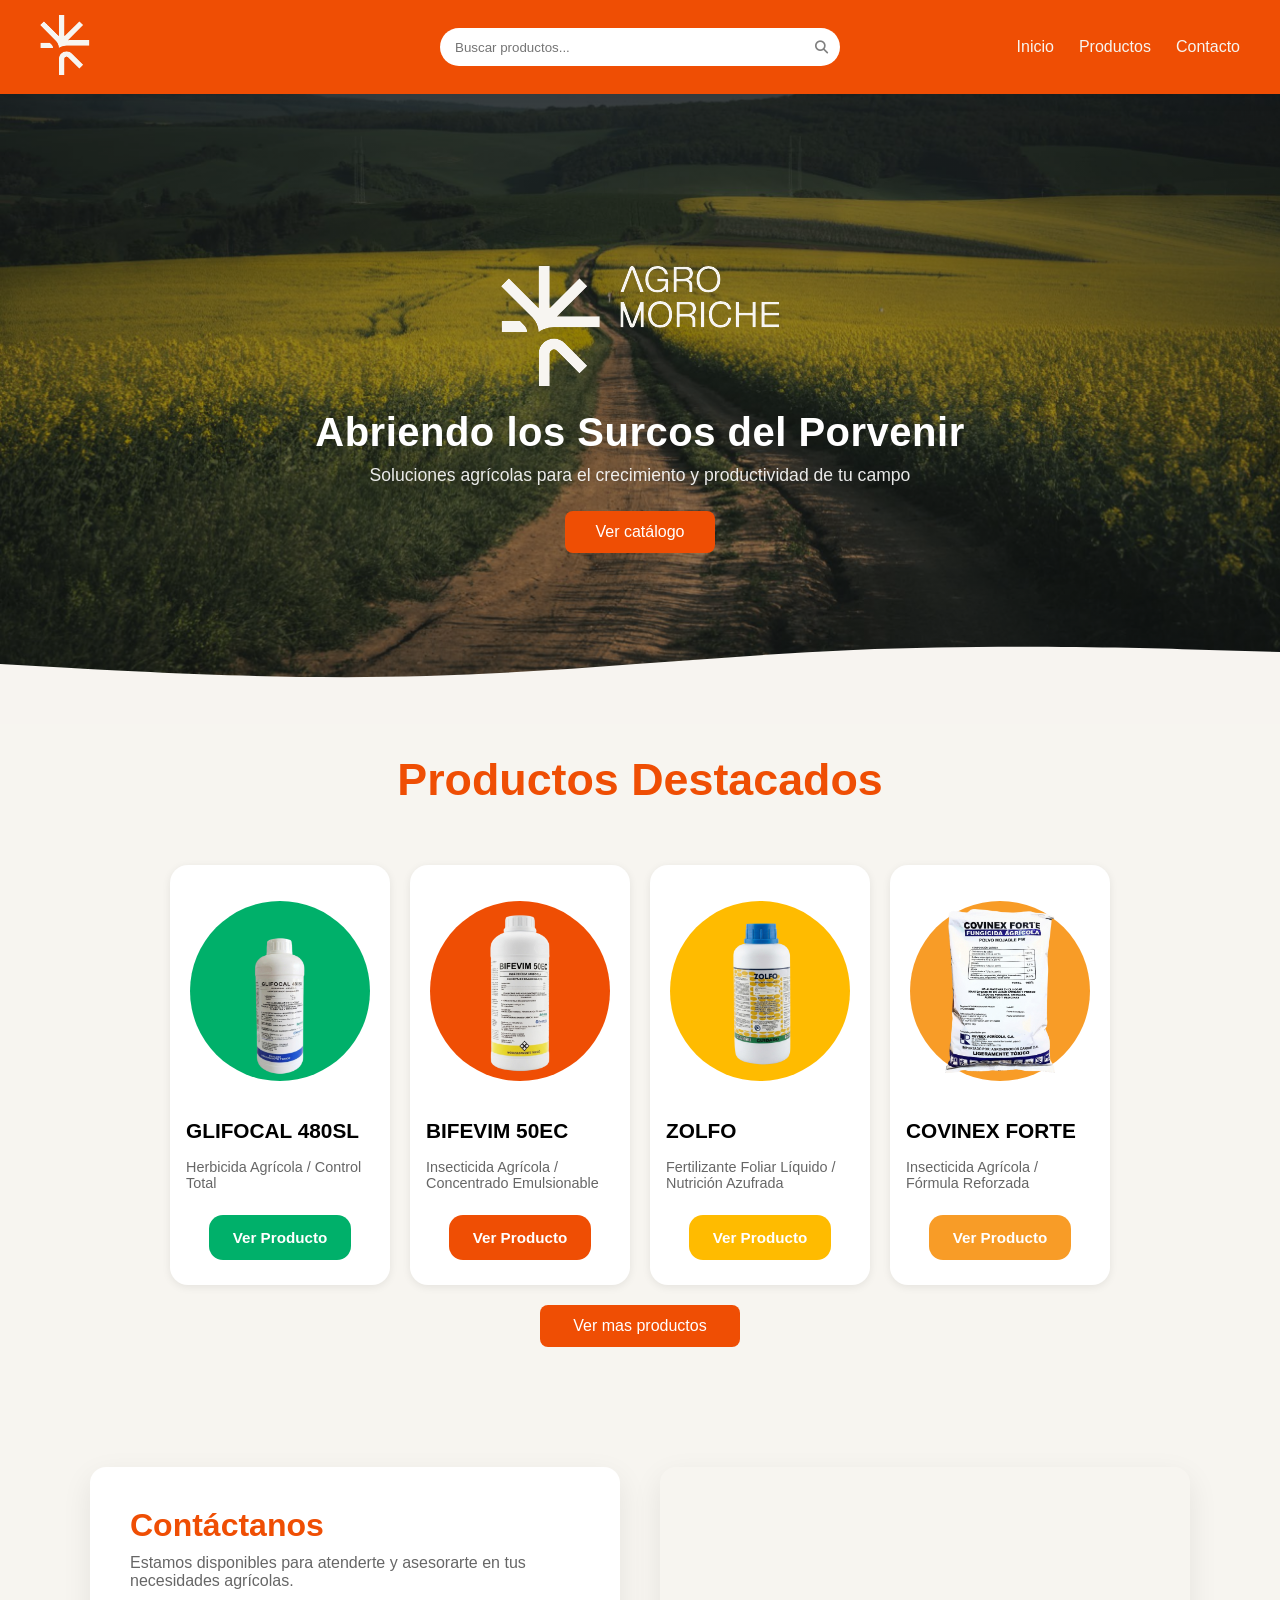
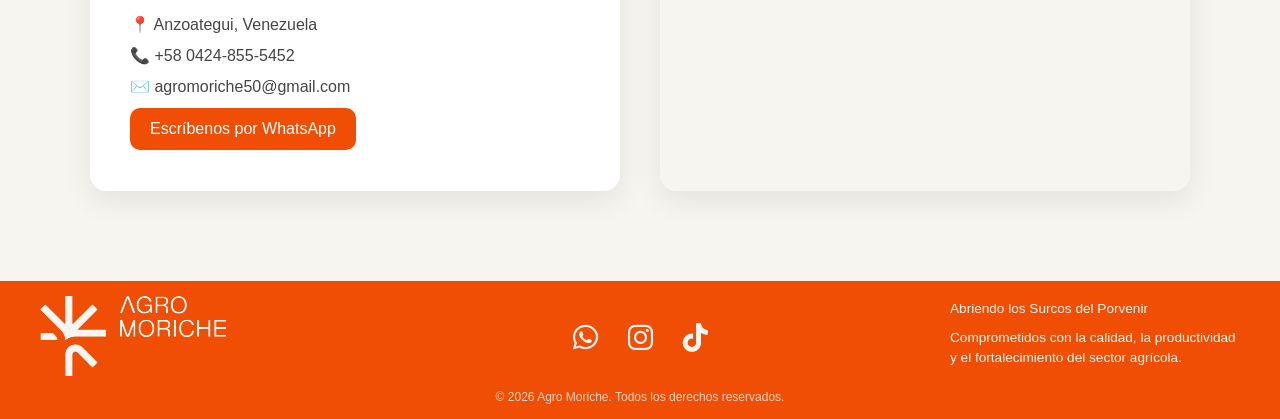
==== Agro Moriche/index.html @ 23ce2185 "Add files via upload" ====
<!DOCTYPE html>
<html lang="es">

<head>
    <meta charset="UTF-8">
    <meta name="viewport" content="width=device-width, initial-scale=1.0">
    <link rel="stylesheet" href="https://cdnjs.cloudflare.com/ajax/libs/font-awesome/6.5.1/css/all.min.css">
    <link rel="stylesheet" href="css/main.css">
    <title>Agro Moriche</title>
</head>

<body>
    <header>
        <div class="header-container">

            <div class="left">
                <img src="assets/branding/Imagenotipo-AgroMariche.svg" class="logo">
            </div>

            <div class="center">
                <div class="search">
                    <input type="text" id="search" placeholder="Buscar productos...">
                    <button>
                        <i class="fa-solid fa-magnifying-glass"></i>
                    </button>
                </div>

                <p class="no-results" style="display:none;">
                    No se encontraron productos
                </p>
            </div>

            <div class="right">
                <nav>
                    <a href="#">Inicio</a>
                    <a href="pages/catalogo.html">Productos</a>
                    <a href="#contacto">Contacto</a>
                </nav>
            </div>

        </div>
    </header>

    <section class="hero">
        <div class="hero-content">
            <img src="assets/branding/Logo-AgroMariche.svg" alt="Agro Mariche Logo" class="hero-logo">

            <h2>Abriendo los Surcos del Porvenir</h2>

            <p>
                Soluciones agrícolas para el crecimiento y productividad de tu campo
            </p>

            <a href="pages/catalogo.html" class="hero-btn">Ver catálogo</a>
        </div>

        <div class="hero-wave">
            <svg viewBox="0 0 1440 320" preserveAspectRatio="none">
                <path fill="#F7F4F0"
                    d="M0,160L80,170.7C160,181,320,203,480,192C640,181,800,139,960,122.7C1120,107,1280,117,1360,122.7L1440,128L1440,320L0,320Z">
                </path>
            </svg>
        </div>
    </section>

    <section id="productos" class="products">
        <h2>Productos Destacados</h2>

        <div class="product-container">

            <!-- HERBICIDA 1-->
            <div class="cards">
                <div class="img-producto">
                    <div class="circle herbicidas"></div>
                    <img src="assets/images/glifocal.png" alt="fertilizante">
                </div>
                <div class="card-content">
                    <h3>GLIFOCAL 480SL</h3>
                    <h4>Herbicida Agrícola / Control Total</h4>
                    <button class="btnVerMas herbicidas" onclick="abrirModal(this)">
                        Ver Producto
                    </button>
                </div>
                <!-- CONTENIDO MODAL -->
                <div class="modal-content">
                    <div class="modal-description">
                        <p>
                            <strong>Descripción:</strong>

                            Herbicida sistémico no selectivo de alta eficacia,
                            diseñado para el control post-emergente de una amplia
                            variedad de malezas gramíneas y de hoja ancha.
                        </p>
                    </div>
                    <div class="modal-benefits">
                        <h3>Beneficios clave</h3>
                        <ul>
                            <li>Acción sistémica completa.</li>

                            <li>Ideal para preparación de suelos.</li>

                            <li>Elimina la maleza desde la raíz.</li>

                            <li>Mayor rendimiento del cultivo.</li>
                        </ul>
                    </div>

                    <div class="modal-extra">
                        <span>Uso agrícola</span>
                    </div>
                </div>
            </div>

            <!-- INSECTICIDAS 1-->
            <div class="cards">
                <div class="img-producto">
                    <div class="circle insecticidas"></div>
                    <img src="assets/images/bifevim.png" alt="bifevim">
                </div>
                <div class="card-content">
                    <h3>BIFEVIM 50EC</h3>
                    <h4>Insecticida Agrícola / Concentrado Emulsionable</h4>
                    <button class="btnVerMas insecticidas" onclick="abrirModal(this)">
                        Ver Producto
                    </button>
                </div>
                <!-- CONTENIDO MODAL -->
                <div class="modal-content">
                    <div class="modal-description">
                        <p>
                            <strong>Descripción:</strong>
                            Insecticida de amplio espectro y acción rápida, formulado como concentrado emulsionable (EC)
                            para garantizar una máxima cobertura y adherencia en el cultivo. Ofrece un control inmediato
                            por contacto e ingestión contra las plagas más agresivas que afectan el rendimiento de las
                            siembras.
                        </p>
                    </div>
                    <div class="modal-benefits">
                        <h3>Beneficios clave</h3>
                        <ul>
                            <li>Poder de derribo inmediato: Acción rápida contra insectos chupadores y minadores.</li>

                            <li>Protección prolongada: Mantiene el cultivo protegido por más tiempo, reduciendo las
                                aplicaciones constantes.</li>

                            <li>Control eficaz de: Mosca Blanca, Áfidos, Trips y Minador de la Hoja.</li>
                        </ul>
                    </div>

                    <div class="modal-extra">
                        <span>Categoría toxicológica: Moderadamente Tóxico (Banda Amarilla).</span>
                    </div>
                </div>
            </div>

            <!--FERTILIZANTES FOLIARES 1-->
            <div class="cards">
                <div class="img-producto">
                    <div class="circle fertilizante"></div>
                    <img src="assets/images/zolfo.png" alt="zolfo">
                </div>
                <div class="card-content">
                    <h3>ZOLFO</h3>
                    <h4>Fertilizante Foliar Líquido / Nutrición Azufrada</h4>
                    <button class="btnVerMas fertilizante" onclick="abrirModal(this)">
                        Ver Producto
                    </button>
                </div>
                <!-- CONTENIDO MODAL -->
                <div class="modal-content">
                    <div class="modal-description">
                        <p>
                            <strong>Descripción:</strong>
                            Fertilizante foliar líquido concentrado, diseñado para aportar azufre de alta asimilación
                            directamente a las hojas del cultivo. Su fórmula balanceada corrige deficiencias
                            nutricionales críticas, estimulando la síntesis de proteínas y mejorando el metabolismo
                            general de la planta para un desarrollo más fuerte.
                        </p>
                    </div>
                    <div class="modal-benefits">
                        <h3>Beneficios clave</h3>
                        <ul>
                            <li>Nutrición eficiente: Absorción rápida que optimiza el aprovechamiento del nitrógeno y
                                otros nutrientes esenciales.</li>

                            <li>Efecto de resistencia: El azufre fortalece las defensas naturales de la planta frente a
                                condiciones de estrés ambiental y ataques patógenos.
                            </li>

                            <li>Mejora el rendimiento: Estimula el crecimiento vegetativo sano y mejora la calidad final
                                de la cosecha.</li>
                        </ul>
                    </div>

                    <div class="modal-extra">
                        <span>Categoría: Fertilizantes y Nutrición Vegetal, uso agrícola (Foliar).</span>
                    </div>
                </div>
            </div>

            <!--FUNGICIDAS 1-->
            <div class="cards">
                <div class="img-producto">
                    <div class="circle fungicidas"> </div>
                    <img src="assets/images/covinex.png" alt="covinex">
                </div>
                <div class="card-content">
                    <h3>COVINEX FORTE</h3>
                    <h4>Insecticida Agrícola / Fórmula Reforzada</h4>
                    <button class="btnVerMas fungicidas" onclick="abrirModal(this)">
                        Ver Producto
                    </button>
                </div>
                <!-- CONTENIDO MODAL -->
                <div class="modal-content">
                    <div class="modal-description">
                        <p>
                            <strong>Descripción:</strong>
                            Fungicida de amplio espectro y alta potencia, diseñado con una formulación reforzada para
                            el control de plagas que presentan alta resistencia en el campo. Actúa de forma simultánea
                            por contacto e ingestión, atacando eficazmente el sistema nervioso e interrumpiendo el ciclo
                            biológico de los insectos de manera inmediata.
                        </p>
                    </div>
                    <div class="modal-benefits">
                        <h3>Beneficios clave</h3>
                        <ul>
                            <li>Fórmula de choque potenciada: Ofrece un excelente poder de derribo (knock-down) que
                                limpia el cultivo rápidamente ante altas poblaciones de plagas.
                            </li>

                            <li>Acción residual extendida: Su persistencia en el follaje garantiza que el cultivo
                                permanezca protegido por más tiempo, espaciando las aplicaciones necesarias.
                            </li>

                            <li>Control polivalente: Altamente eficaz para erradicar el complejo de insectos
                                masticadores, chupadores y larvas de lepidópteros que amenazan la rentabilidad de la
                                cosecha.</li>
                        </ul>
                    </div>

                    <div class="modal-extra">
                        <span>Categoría: Fungicida, uso agrícola (Foliar).</span>
                    </div>
                </div>
            </div>

        </div>

        <div class="mas-productos">
            <a href="pages/catalogo.html">Ver mas productos</a>
        </div>
    </section>

    <section class="contact" id="contacto">

        <div class="contact-wrapper">

            <div class="contact-card">

                <h2>Contáctanos</h2>
                <p>Estamos disponibles para atenderte y asesorarte en tus necesidades agrícolas.</p>

                <div class="contact-item">📍 Anzoategui, Venezuela</div>
                <div class="contact-item">📞 +58 0424-855-5452</div>
                <div class="contact-item"> ✉️ agromoriche50@gmail.com</div>


                <a href="https://wa.me/584248555452/?text= ¡Hola%20me%20gustaria%20más%20información!" class="btn-anim">
                    <span class="text">Escríbenos por WhatsApp</span>
                    <i class="fa-brands fa-whatsapp icon"></i>
                </a>
            </div>

            <div class="map-card">
                <iframe
                    src="https://www.google.com/maps/embed?pb=!1m14!1m8!1m3!1d492.7270368347031!2d-64.22778961036312!3d8.896664991694935!3m2!1i1024!2i768!4f13.1!3m3!1m2!1s0x8dcd830050e5c7cf%3A0x21d6c207dc426a5!2sAgromoriche!5e0!3m2!1ses-419!2sve!4v1778802295371!5m2!1ses-419!2sve"
                    width="600" height="450" style="border:0;" allowfullscreen="" loading="lazy"
                    referrerpolicy="no-referrer-when-downgrade">
                </iframe>
            </div>

        </div>

    </section>

    <footer>
        <div class="footer-container">
            <div class="left">
                <img class="logo-footer" src="assets/branding/Logo-AgroMariche.svg" alt="Logo-AgroMariche">
            </div>

            <div class="center">
                <nav class="nav-social">
                    <a href="https://wa.me/584248555452/?text= ¡Hola%20me%20gustaria%20más%20información!" class="social-link"><i class="fa-brands fa-whatsapp icon"></i></a>
                    <a href="https://www.instagram.com/agromoriche.ca?igsh=MW0xaWR4OHhkcm10cA%3D%3D" class="social-link"><i class="fa-brands fa-instagram"></i></a>
                    <a href="https://www.tiktok.com/@agromoriche" class="social-link"><i class="fa-brands fa-tiktok"></i></a>
                </nav>
            </div>

            <div class="right">

                <p class="footer-text">
                    Abriendo los Surcos del Porvenir
                </p>

                <p class="footer-text">
                    Comprometidos con la calidad, la productividad y el fortalecimiento del sector agrícola.
                </p>
            </div>
        </div>
        <p class="footer-copy">
            © 2026 Agro Moriche. Todos los derechos reservados.
        </p>
    </footer>

    <script src="js/modals.js"></script>
    <script src="js/busquedas.js"></script>

    <div class="modal-overlay" id="productModal" onclick="cerrarModal(event)">
        <div class="modal-body" onclick="event.stopPropagation()">

            <button class="close-modal" onclick="cerrarModal()">&times;</button>

            <div id="modalDynamicBody"></div>
        </div>
    </div>

</body>

</html>
---- Agro Moriche/css/main.css ----
@import url(global.css);
@import url(home.css);
@import url(catalogo.css);
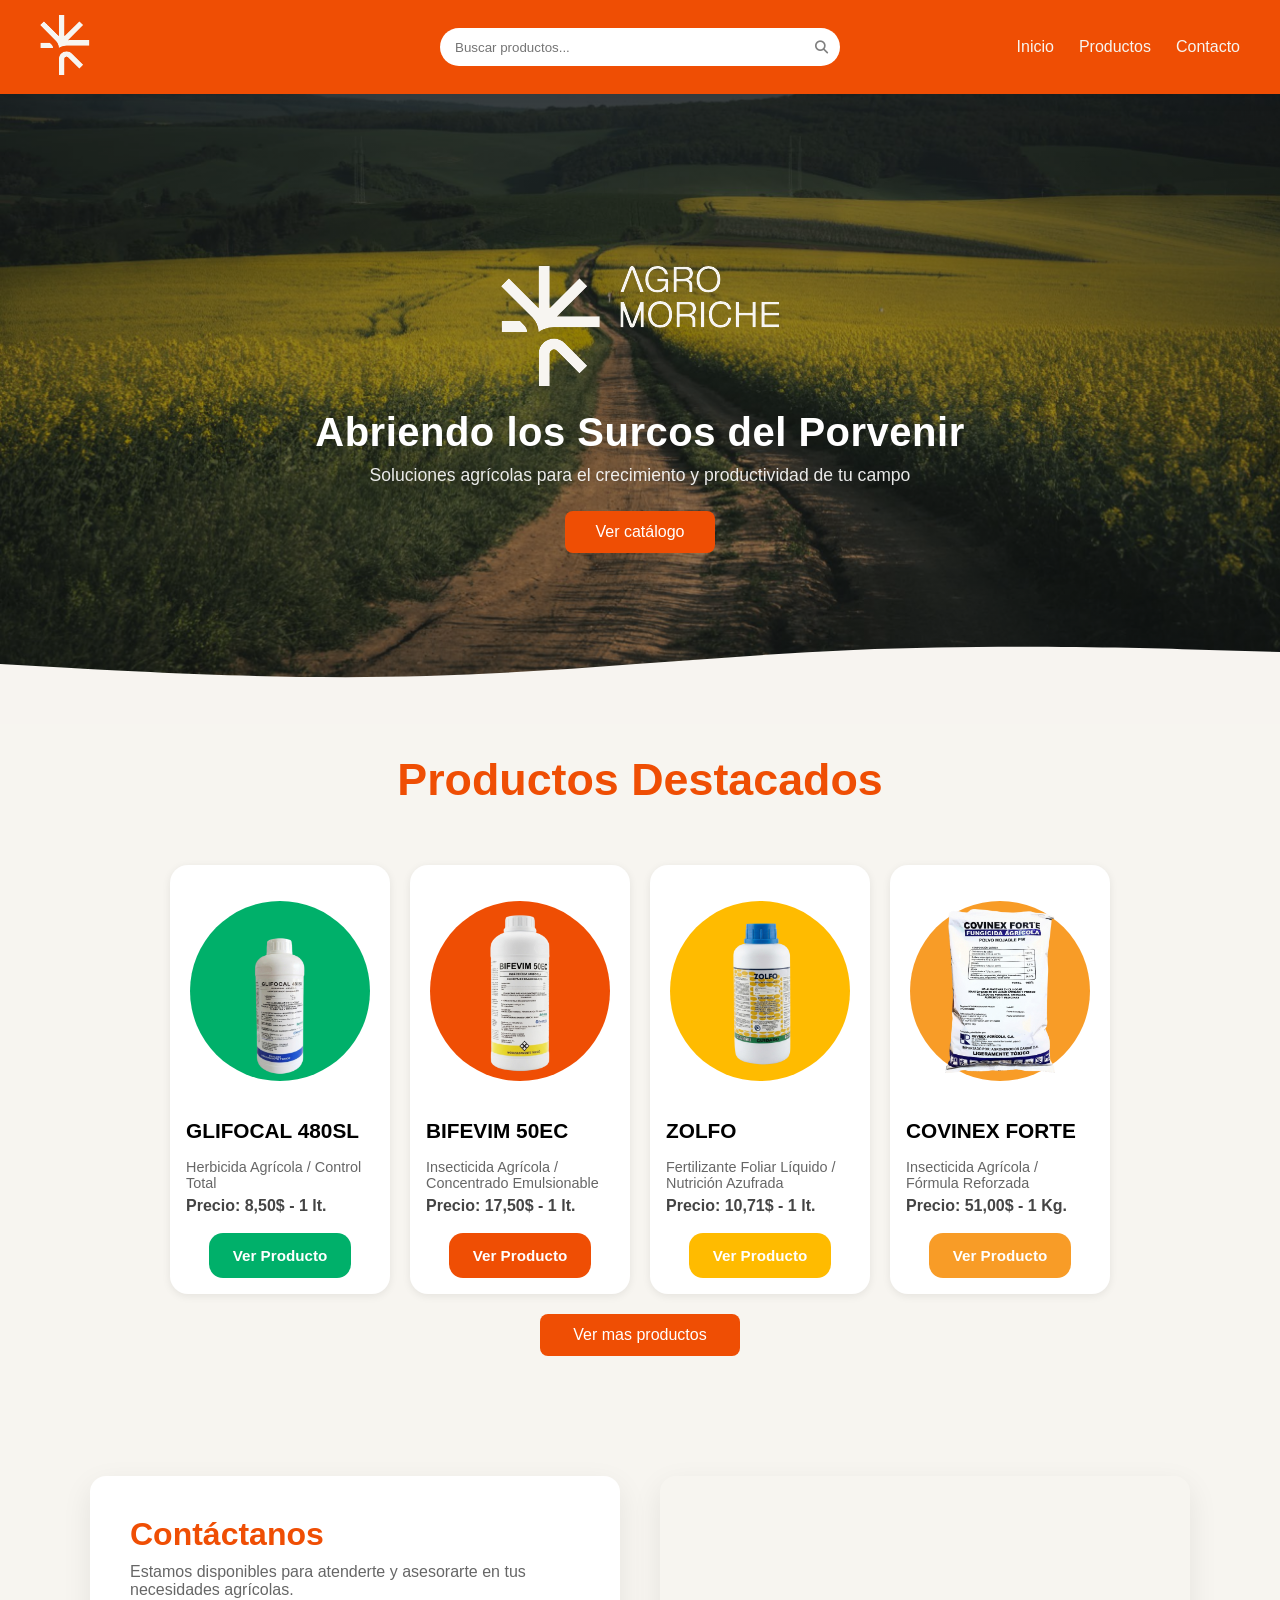
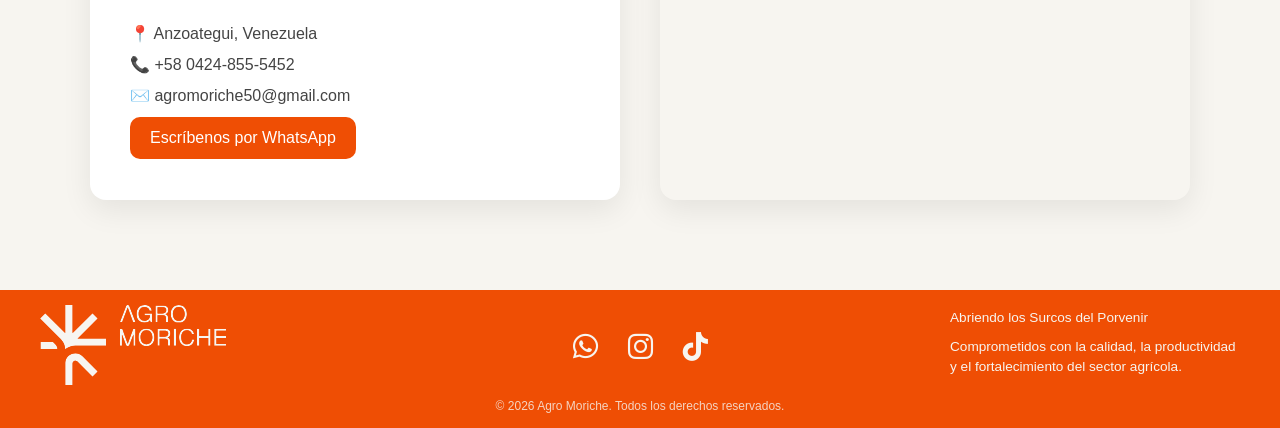
==== commit fe5ee392: "Add files via upload" ====
--- a/Agro Moriche/index.html
+++ b/Agro Moriche/index.html
@@ -77,6 +77,7 @@
                 <div class="card-content">
                     <h3>GLIFOCAL 480SL</h3>
                     <h4>Herbicida Agrícola / Control Total</h4>
+                    <p>Precio: 8,50$ - 1 lt.</p>
                     <button class="btnVerMas herbicidas" onclick="abrirModal(this)">
                         Ver Producto
                     </button>
@@ -120,6 +121,7 @@
                 <div class="card-content">
                     <h3>BIFEVIM 50EC</h3>
                     <h4>Insecticida Agrícola / Concentrado Emulsionable</h4>
+                    <p>Precio: 17,50$ - 1 lt.</p>
                     <button class="btnVerMas insecticidas" onclick="abrirModal(this)">
                         Ver Producto
                     </button>
@@ -162,6 +164,7 @@
                 <div class="card-content">
                     <h3>ZOLFO</h3>
                     <h4>Fertilizante Foliar Líquido / Nutrición Azufrada</h4>
+                    <p>Precio: 10,71$ - 1 lt.</p>
                     <button class="btnVerMas fertilizante" onclick="abrirModal(this)">
                         Ver Producto
                     </button>
@@ -207,6 +210,7 @@
                 <div class="card-content">
                     <h3>COVINEX FORTE</h3>
                     <h4>Insecticida Agrícola / Fórmula Reforzada</h4>
+                    <p>Precio: 51,00$ - 1 Kg.</p>
                     <button class="btnVerMas fungicidas" onclick="abrirModal(this)">
                         Ver Producto
                     </button>
@@ -292,9 +296,12 @@
 
             <div class="center">
                 <nav class="nav-social">
-                    <a href="https://wa.me/584248555452/?text= ¡Hola%20me%20gustaria%20más%20información!" class="social-link"><i class="fa-brands fa-whatsapp icon"></i></a>
-                    <a href="https://www.instagram.com/agromoriche.ca?igsh=MW0xaWR4OHhkcm10cA%3D%3D" class="social-link"><i class="fa-brands fa-instagram"></i></a>
-                    <a href="https://www.tiktok.com/@agromoriche" class="social-link"><i class="fa-brands fa-tiktok"></i></a>
+                    <a href="https://wa.me/584248555452/?text= ¡Hola%20me%20gustaria%20más%20información!"
+                        class="social-link"><i class="fa-brands fa-whatsapp icon"></i></a>
+                    <a href="https://www.instagram.com/agromoriche.ca?igsh=MW0xaWR4OHhkcm10cA%3D%3D"
+                        class="social-link"><i class="fa-brands fa-instagram"></i></a>
+                    <a href="https://www.tiktok.com/@agromoriche" class="social-link"><i
+                            class="fa-brands fa-tiktok"></i></a>
                 </nav>
             </div>
 
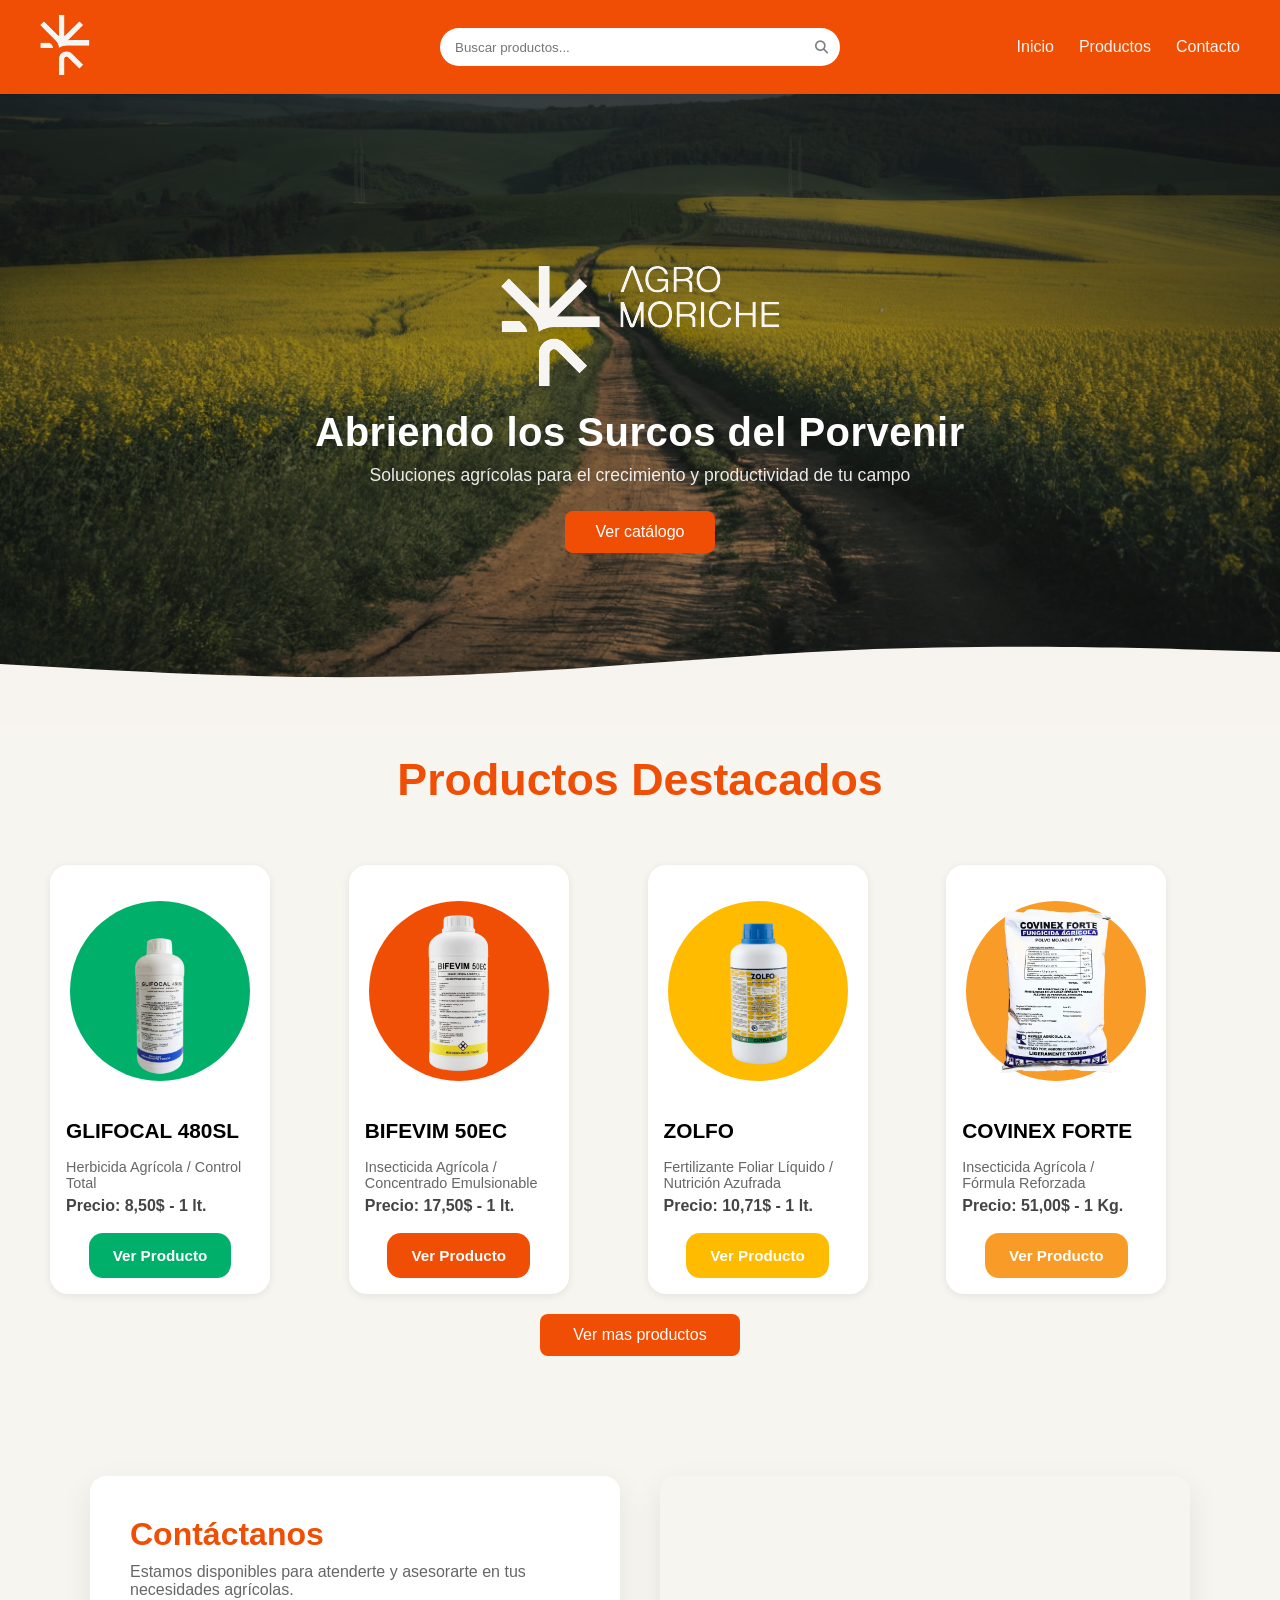
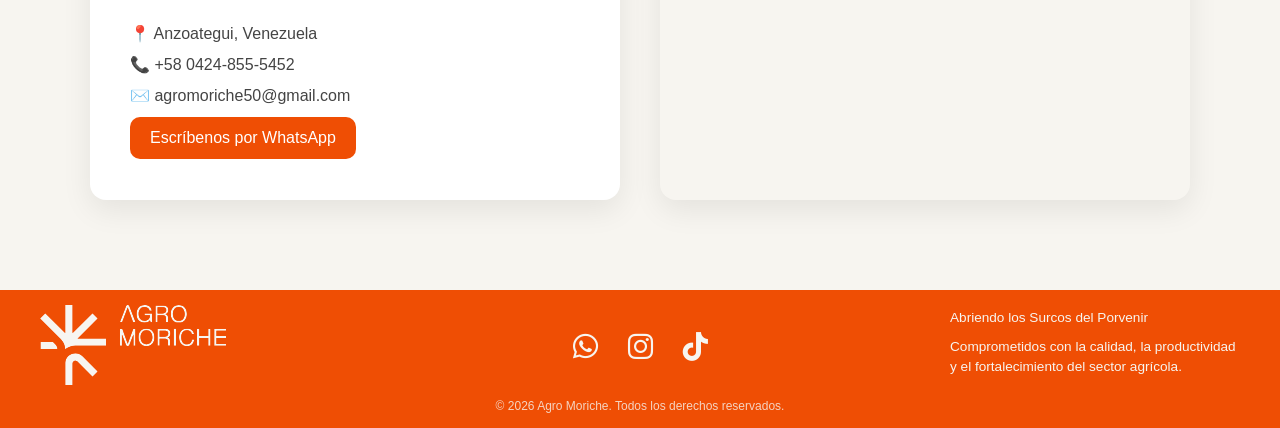
==== commit 2b5ed359: "Update index.html" ====
--- a/Agro Moriche/index.html
+++ b/Agro Moriche/index.html
@@ -6,7 +6,7 @@
     <meta name="viewport" content="width=device-width, initial-scale=1.0">
     <link rel="stylesheet" href="https://cdnjs.cloudflare.com/ajax/libs/font-awesome/6.5.1/css/all.min.css">
     <link rel="stylesheet" href="css/main.css">
-    <title>Agro Moriche</title>
+    <title>Agromoriche</title>
 </head>
 
 <body>
@@ -24,10 +24,6 @@
                         <i class="fa-solid fa-magnifying-glass"></i>
                     </button>
                 </div>
-
-                <p class="no-results" style="display:none;">
-                    No se encontraron productos
-                </p>
             </div>
 
             <div class="right">
@@ -322,6 +318,7 @@
     </footer>
 
     <script src="js/modals.js"></script>
+    <script src="js/emisorIndex.js"></script>
     <script src="js/busquedas.js"></script>
 
     <div class="modal-overlay" id="productModal" onclick="cerrarModal(event)">
@@ -335,4 +332,4 @@
 
 </body>
 
-</html>+</html>
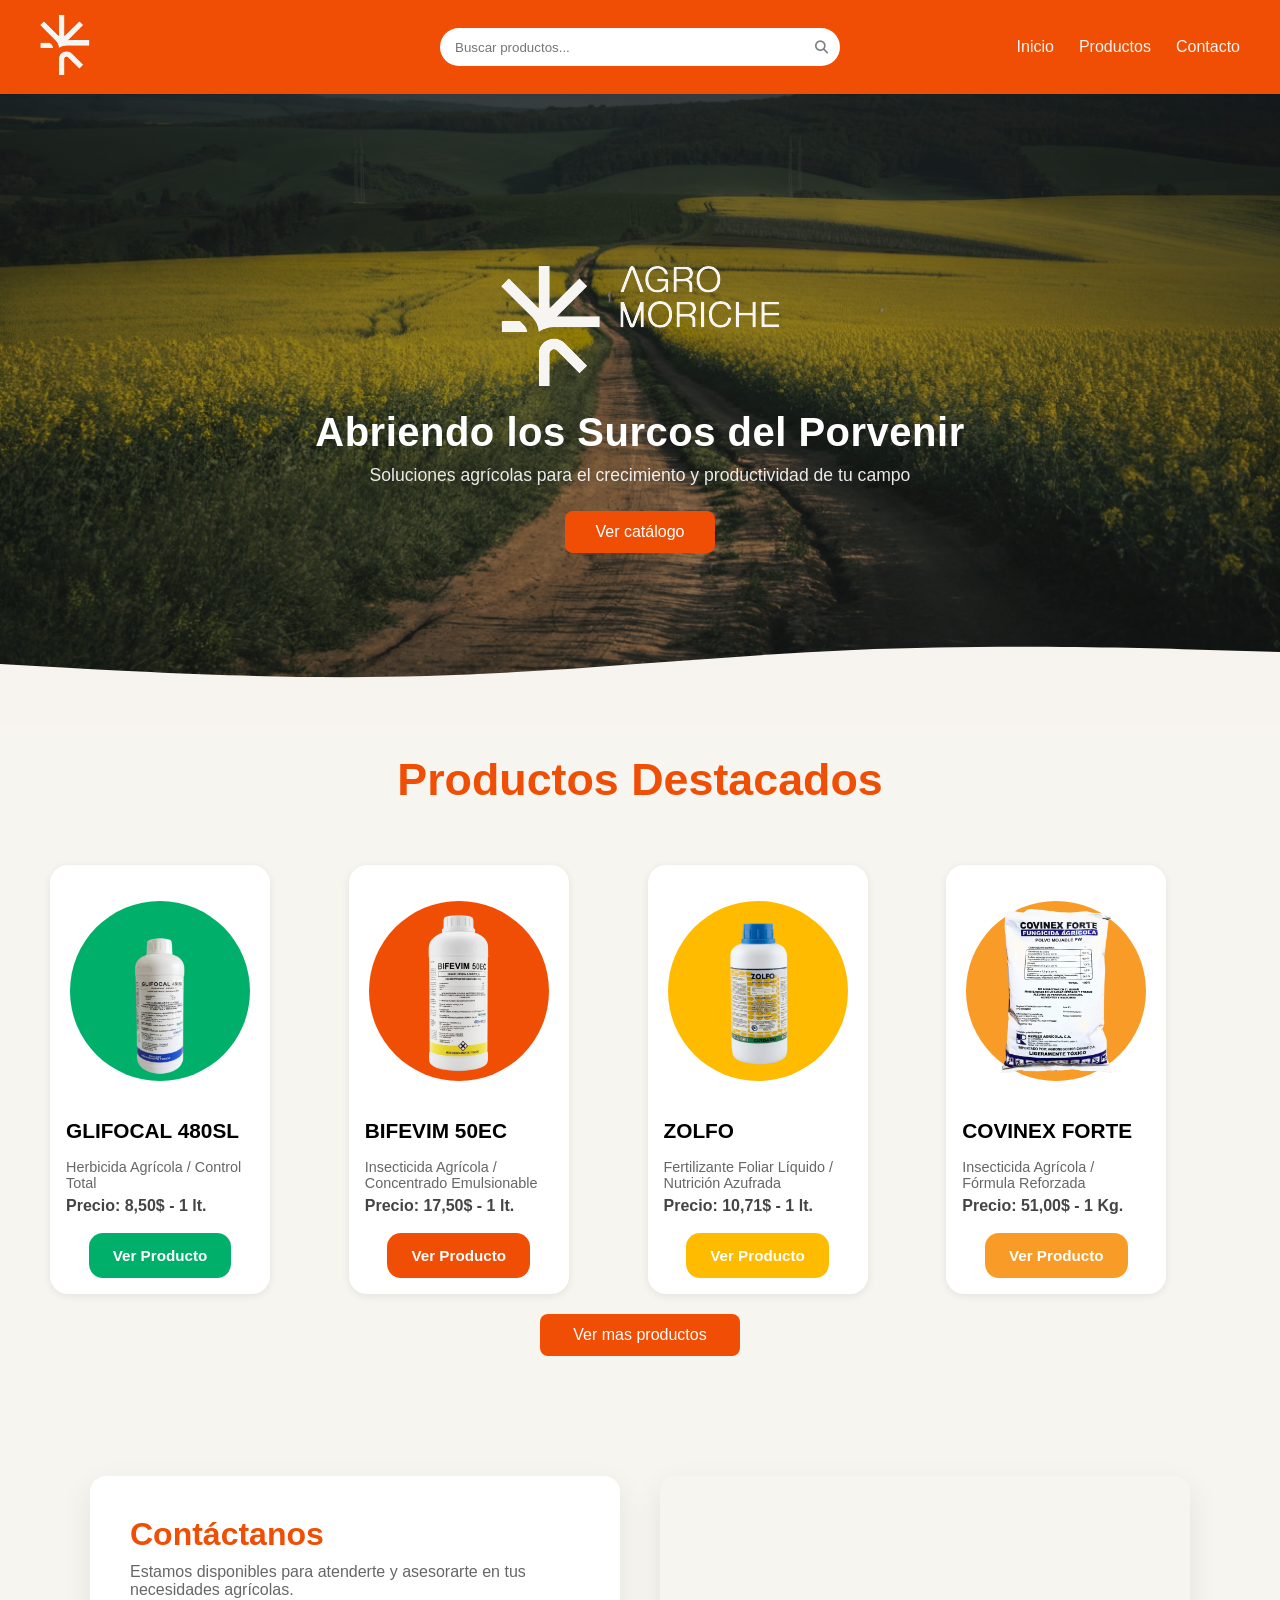
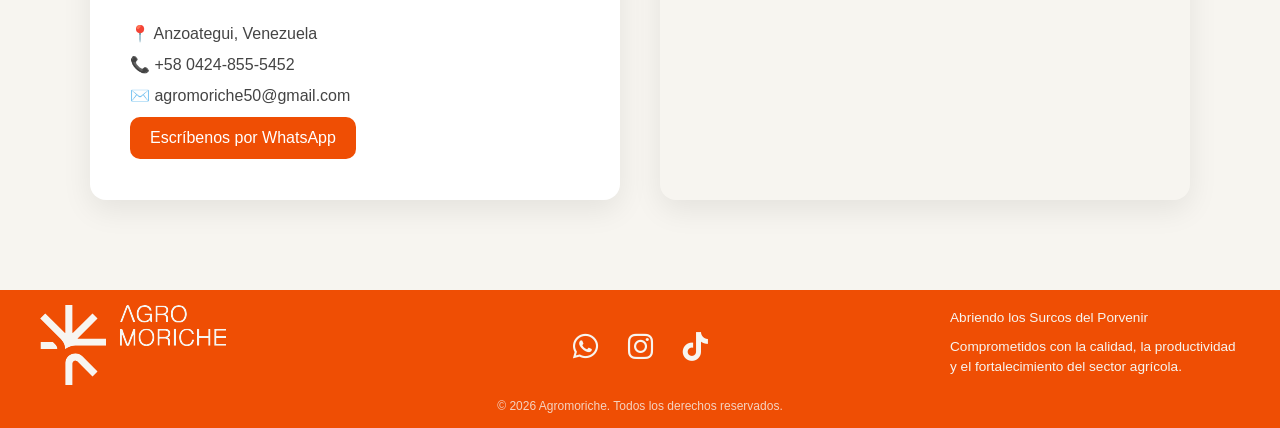
==== commit 3a07b0f6: "Fix HTML formatting issues in index.html" ====
--- a/Agro Moriche/index.html
+++ b/Agro Moriche/index.html
@@ -313,7 +313,7 @@
             </div>
         </div>
         <p class="footer-copy">
-            © 2026 Agro Moriche. Todos los derechos reservados.
+            © 2026 Agromoriche. Todos los derechos reservados.
         </p>
     </footer>
 
